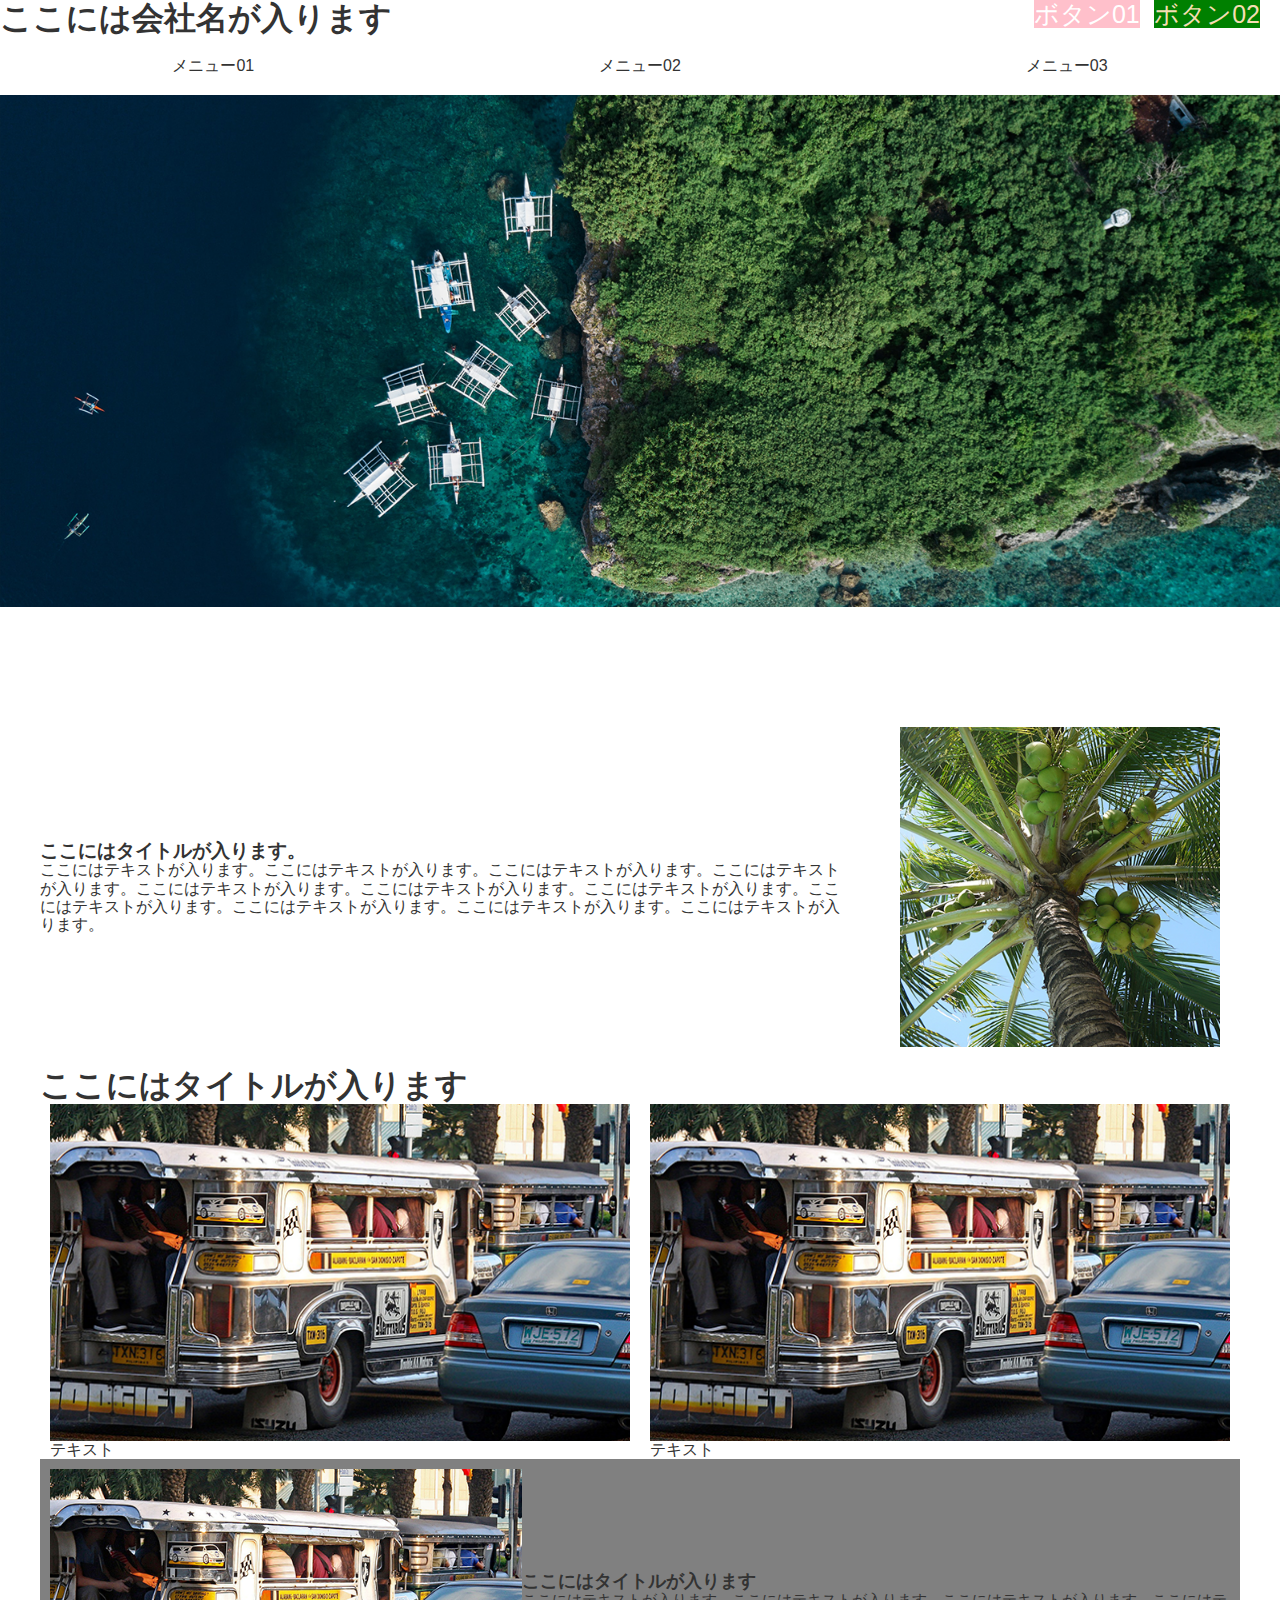
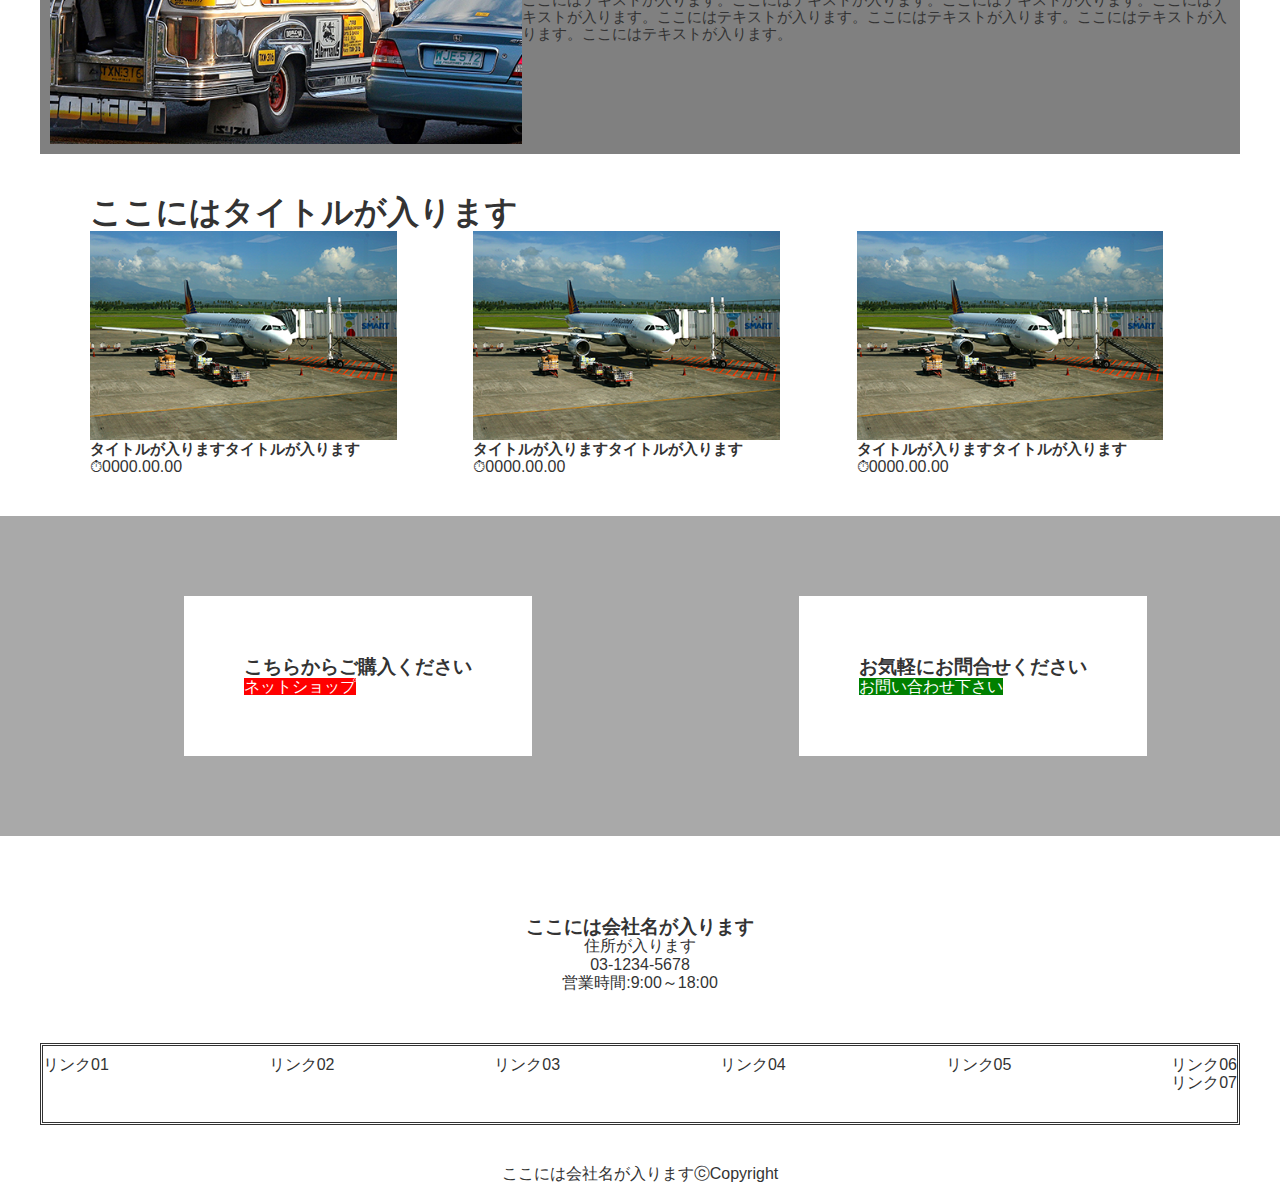
==== index.html @ f38c47d2 "移動" ====
<!DOCTYPE html>
<html lang="ja">
<head>
  <meta charset="UTF-8">
  <meta name="viewport" content="width=device-width, initial-scale=1.0">
  <link rel="stylesheet" href="css/reset.css">
  <link rel="stylesheet" href="css/top.css">

  <title>TOPページ|トレース用.png</title>
</head>
<body>
  <header>
    <div class="header">
      <h1>ここには会社名が入ります</h1>
      <div class="btn___">
        <a href="#" class="head_btn">ボタン01</a>
        <a href="#" class="head_btn1">ボタン02</a>
      </div>
    </div>
    <nav class="aerea_nav_header">
        <ul class="list_nav_header">
          <li>メニュー01</li>
          <li>メニュー02</li>
          <li>メニュー03</li>
      </ul>
    </nav>
  </header>
  <div class="mv">
    <h1> <img src="img/mv.png" alt=""></h1>
  </div>
  <main>
    <section class="sec_01">
      <div class="wrapper">
            <div class="sec_01_left">
              <div class="content">
                <h3>ここにはタイトルが入ります。</h3>
                <p>ここにはテキストが入ります。ここにはテキストが入ります。ここにはテキストが入ります。ここにはテキストが入ります。ここにはテキストが入ります。ここにはテキストが入ります。ここにはテキストが入ります。ここにはテキストが入ります。ここにはテキストが入ります。ここにはテキストが入ります。ここにはテキストが入ります。</p>
              </div>
              <img src="img/img_01.png" alt="">
            </div>
      </div>
    </section>
      <section class="sec_02">
        <div class="wrapper">
          <h1>ここにはタイトルが入ります</h1>
          <div class="sec_02__box">
          <div class="sec_02_box">
            <img src="img/img_02.png" alt="">
            <p>テキスト</p>
          </div>
          <div class="sec_02_box">
          <img src="img/img_02.png" alt="">
            <p>テキスト</p>
          </div>
        </div>
        </div>
      </section>
      <section class="sec_03">
        <div class="wrapper">
          <div class="clear_fix" >
            <img src="img/img_02.png" alt="">
            <div>  
              <h3>ここにはタイトルが入ります</h3>
              <p>ここにはテキストが入ります。ここにはテキストが入ります。ここにはテキストが入ります。ここにはテキストが入ります。ここにはテキストが入ります。ここにはテキストが入ります。ここにはテキストが入ります。ここにはテキストが入ります。</p>
            </div>
          </div>
        </div>
      </section>
        <section class="sec_04">
          <div class="wrapper">
            <div class="sec_04_title">
              <h1>ここにはタイトルが入ります</h1>
            </div>
            <div class="sec_04_content">
              <div class="sec_04_box">
                <div class="area_flexbox">
                  <ul class="clearfix">
                  <li><img src="img/img_04.png" alt="">
                  <h3>タイトルが入りますタイトルが入ります</h3>
                  <p>⏱0000.00.00</p></li>
                  <li><img src="img/img_04.png" alt="">
                  <h3>タイトルが入りますタイトルが入ります</h3>
                  <p>⏱0000.00.00</p></li>
                  <li><img src="img/img_04.png" alt="">
                  <h3>タイトルが入りますタイトルが入ります</h3>
                  <p>⏱0000.00.00</p></li>
                </ul>
              </div>
                </div>
              </div>
            </div>
            
              </div>
            </div>
                
              </div>
            </div>
          </div>
        </section>
                 <section class="sec_btn">
                  <div class="box_btn">
                    <h3>こちらからご購入ください</h3>
                    <a href="#" class="btn">ネットショップ</a>
                  </div>
                  <div class="box_btn1">
                    <h3>お気軽にお問合せください</h3>
                    <a href="#" class="btn__">お問い合わせ下さい</a>
                    </div>
                    </div>
                  </section>
                    <footer>
                  
                      <section class="sec_05">
                        <div class="wrapper">
                          <div class="title_02">
                        <h3>ここには会社名が入ります</h3>
                          <div class="sec_01_content05">
                          <P>住所が入ります</P>
                          <p>03-1234-5678</p>
                          <p>営業時間:9:00～18:00</p>
                          </div>
                        </div>
                        <nav class="aerea_nav_header_">
                            <ul class="container">
                              <li class="item">
                                <a href="">リンク01</a>
                              </li>
                              <li class="item">
                                <a href="">リンク02</a>
                              </li>
                              <li class="item">
                                <a href="">リンク03</a>
                              </li>
                              <li class="item">
                                <a href="">リンク04</a>
                              </li>
                              <li class="item">
                                <a href="">リンク05</a>
                              </li>
                              <div>
                                <li class="item">
                                  <a href="">リンク06</a>
                                 </li>
                                 <li>
                                  <a href="">リンク07</a>
                                </li>
                              </div>
                            </ul>
                          
                         <div class="copyright">
                            <p>ここには会社名が入りますⓒCopyright</p>
                          </div>
                  </footer>
          
  </main>
</body>
</html>
---- css/top.css ----
@media screen and(max-width:480px){
	main{
			font-size: 24px;
	}

}
img{
  width: 100%;
}
.content{
  align-self: center;
  padding-right: 30px;
}
.wrapper{
  max-width: 1200px;
  margin: 0 auto;
}
.header{
  display: flex;
  justify-content: space-between;
}
body{
	font-weight: normal;
	color: #333333;
	font-family: sans-serif;
	font-size: 16px;}
  .btn___{
    text-align: right;
    
  }

  .head_btn{
    font-size: 25px;
    width: 150px; 
    background-color: pink;
    color: white;
    border-style: solid;
    text-align: center;
    margin-right: 10px;
    
  }
  .head_btn1{
    color: wheat;
    background-color: green;
    font-size: 25px;
    width: 150px;
    text-align: center;
    margin-right: 20px;
  }
  
  .list_nav_header{
    display: flex;
    justify-content: space-around;
    margin-bottom: 20px;
    margin-top: 20px;
    justify-items: center;
  }


  .mv{
    width: 100%;
    
  }
  .sec_01_left{
    display: flex;
    justify-content: space-between;
  
  }
  .sec_01_left img{
    width: 30%;
    padding: 20px;
  }
  
  .sec_01{
    padding-top: 100px;
}

.wrapper_02{
  margin-top: 300px;
}
.sec_02__box{
	display: flex;
	justify-content: space-between;
  
}

.sec_02_box{
	width: 100%;
  height: 50%;
  margin-right: 10px;
    margin-left: 10px;
}

.sec_02_box img{
	width:100%;
	height: 50%;
  justify-content: space-between;
}x
.sec_03{
  box-sizing: border-box;
  padding: 30px;
}
.sec_03_right{
  font-size: 15px;
	margin-bottom: 20px;
  width: 100%;
  float: right;
}
.sec_03_right h3{
  font-size: 18px;
  margin-bottom: 10px;
  margin-top: 10px; 
}
.clear_fix img{
  width: 40%;
}

.clear_fix{
  display: flex;
  font-size: 15px;
  background-color: grey;
  align-items: center;
  padding: 10px;
}

.sec_04{
  margin-top: 40px;
  margin-bottom: 40px;

}
.sec_04_title{
  margin-top: 40px;
  margin-left: 50px;
}

.clearfix{
  display: flex;
  margin-left: 50px;
}

.clearfix img{
  width: 80%;
  margin-right: 10px;
}

.clearfix h3{
  font-size: 15px;
} 


.copyright{
  margin-top: 40px;
}

.sec_btn{
  width: 100%;
  background-color: darkgray;
  padding-top: 50px;
  padding-left: 50px;
  padding-top: 50px;
  padding-bottom: 50px;
  display: flex;
  justify-content: space-around
}
.btn{
  background-color:red;
  width: 30%;
  color: white;
}
.box_btn{
  padding-top: 60px;
  padding-right: 60px;
  padding-bottom: 60px;
  padding-left: 60px;
  background-color: white;
  margin:30px
}
.box_btn1{
  padding-top: 60px;
  padding-right: 60px;
  padding-bottom: 60px;
  padding-left: 60px;
  background-color: white;
  margin:30px
}
.btn__{
  color: white;
  background-color: green;
}
footer{
  text-align: center;
  margin-top: 80px;
}
.aewea_nav_header{
  justify-content: space-between;
  
}
.container{
  display: flex;
  margin-top: 50px;
  justify-content: space-between;
  border: double;
  padding-bottom:30px;
  padding-top: 10px;
}

.item{
  display: block;
}
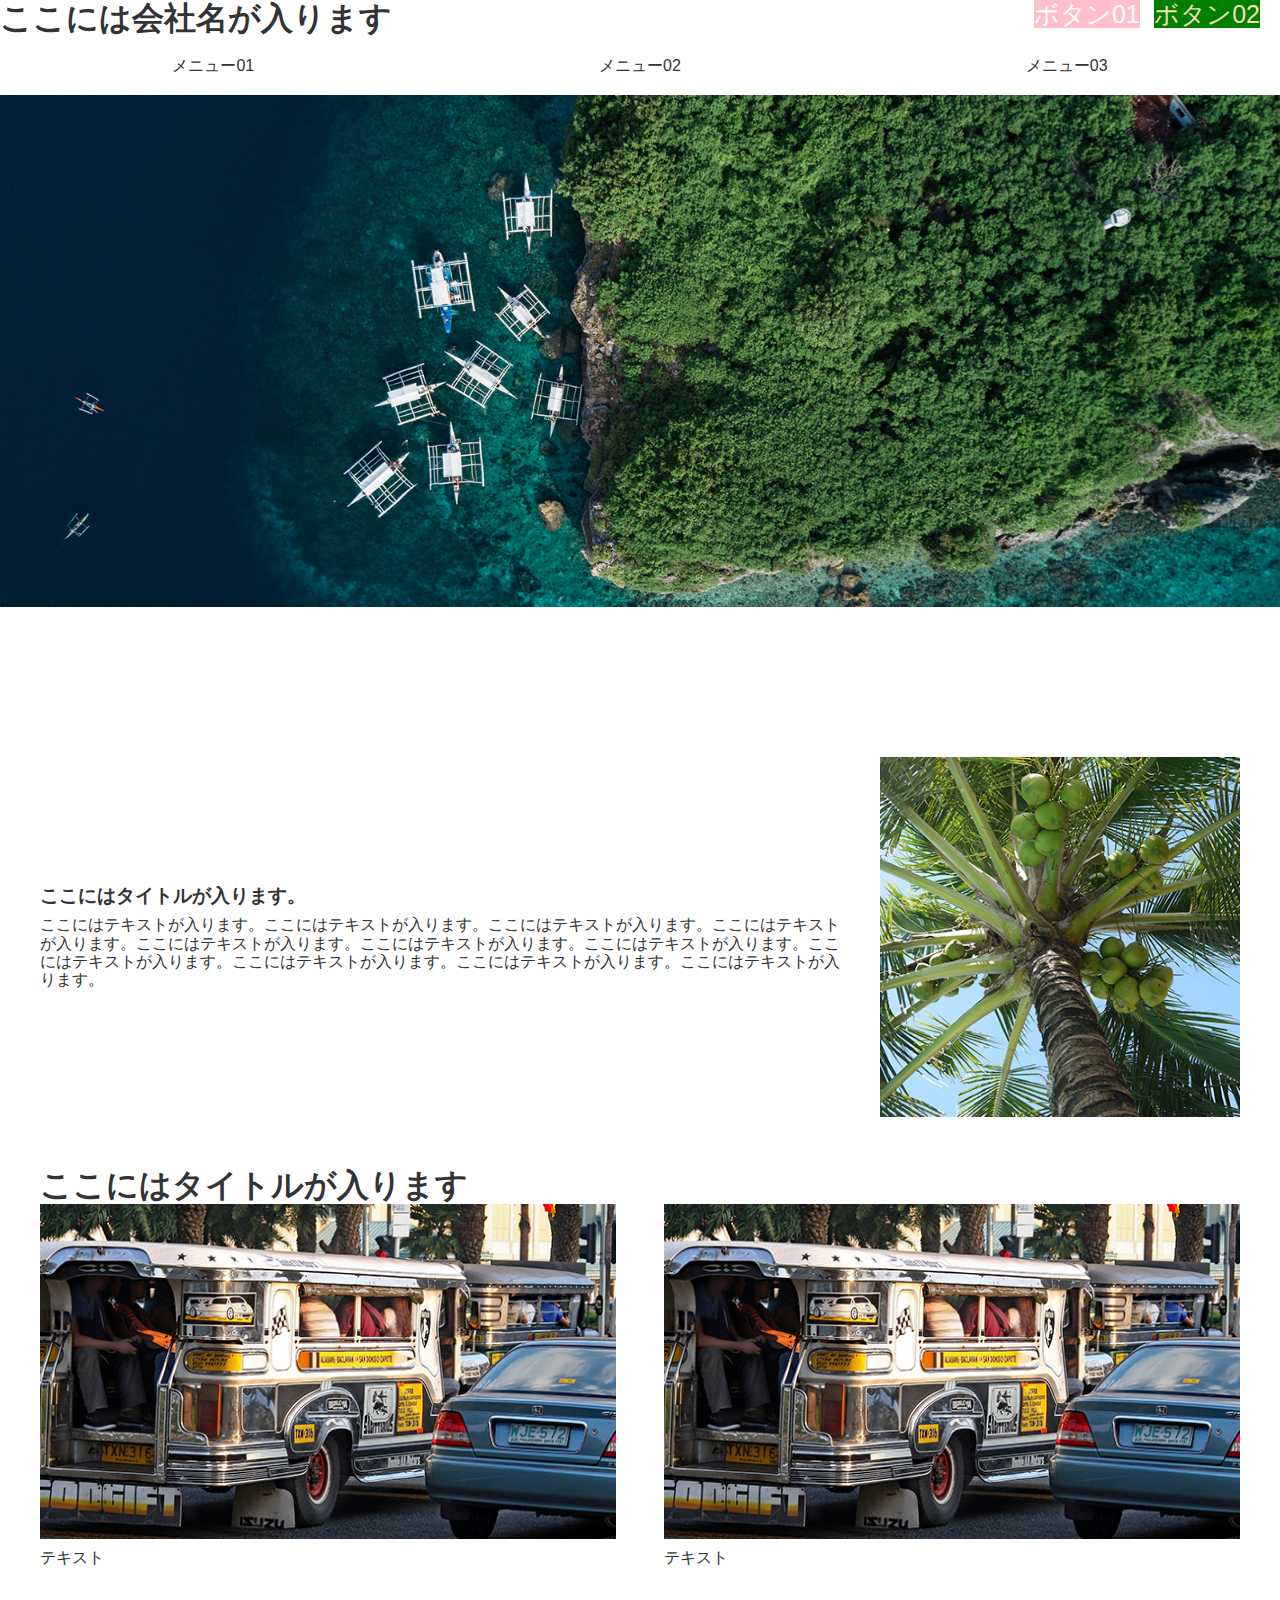
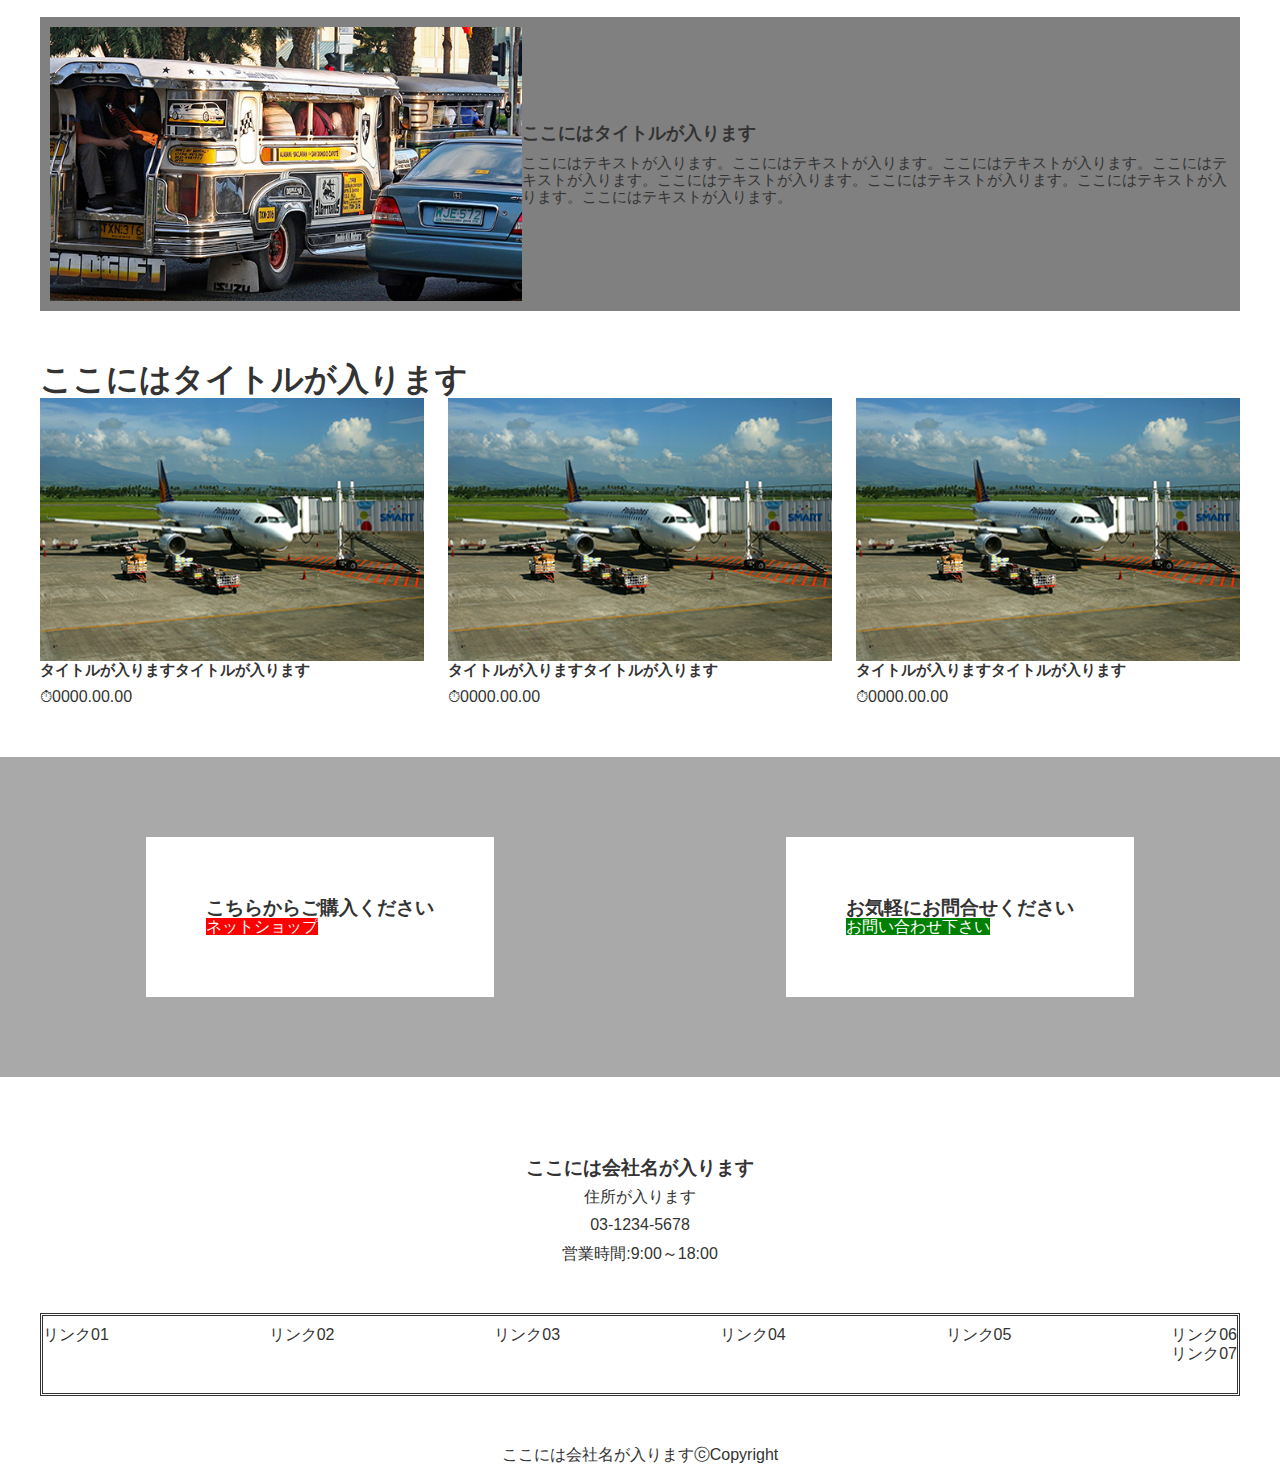
==== commit 4e59c3ea: "topページ完成" ====
--- a/index.html
+++ b/index.html
@@ -73,8 +73,7 @@
             </div>
             <div class="sec_04_content">
               <div class="sec_04_box">
-                <div class="area_flexbox">
-                  <ul class="clearfix">
+                <ul class="clearfix">
                   <li><img src="img/img_04.png" alt="">
                   <h3>タイトルが入りますタイトルが入ります</h3>
                   <p>⏱0000.00.00</p></li>
@@ -85,14 +84,6 @@
                   <h3>タイトルが入りますタイトルが入ります</h3>
                   <p>⏱0000.00.00</p></li>
                 </ul>
-              </div>
-                </div>
-              </div>
-            </div>
-            
-              </div>
-            </div>
-                
               </div>
             </div>
           </div>
--- a/css/top.css
+++ b/css/top.css
@@ -68,7 +68,6 @@
   }
   .sec_01_left img{
     width: 30%;
-    padding: 20px;
   }
   
   .sec_01{
@@ -85,15 +84,14 @@
 }
 
 .sec_02_box{
-	width: 100%;
-  height: 50%;
-  margin-right: 10px;
-    margin-left: 10px;
-}
-
+	width: 48%;
+}
+
+p{
+  padding-top: 10px
+}
 .sec_02_box img{
 	width:100%;
-	height: 50%;
   justify-content: space-between;
 }x
 .sec_03{
@@ -123,24 +121,15 @@
   padding: 10px;
 }
 
-.sec_04{
-  margin-top: 40px;
-  margin-bottom: 40px;
-
-}
-.sec_04_title{
-  margin-top: 40px;
-  margin-left: 50px;
-}
+
 
 .clearfix{
   display: flex;
-  margin-left: 50px;
+  justify-content: space-between;
 }
 
 .clearfix img{
-  width: 80%;
-  margin-right: 10px;
+  width: 100%;
 }
 
 .clearfix h3{
@@ -156,8 +145,7 @@
   width: 100%;
   background-color: darkgray;
   padding-top: 50px;
-  padding-left: 50px;
-  padding-top: 50px;
+  margin-right: 50px;
   padding-bottom: 50px;
   display: flex;
   justify-content: space-around
@@ -206,4 +194,11 @@
 
 .item{
   display: block;
+}
+section{
+  margin-top:50px ;
+}
+
+.clearfix li{
+  width: 32%;
 }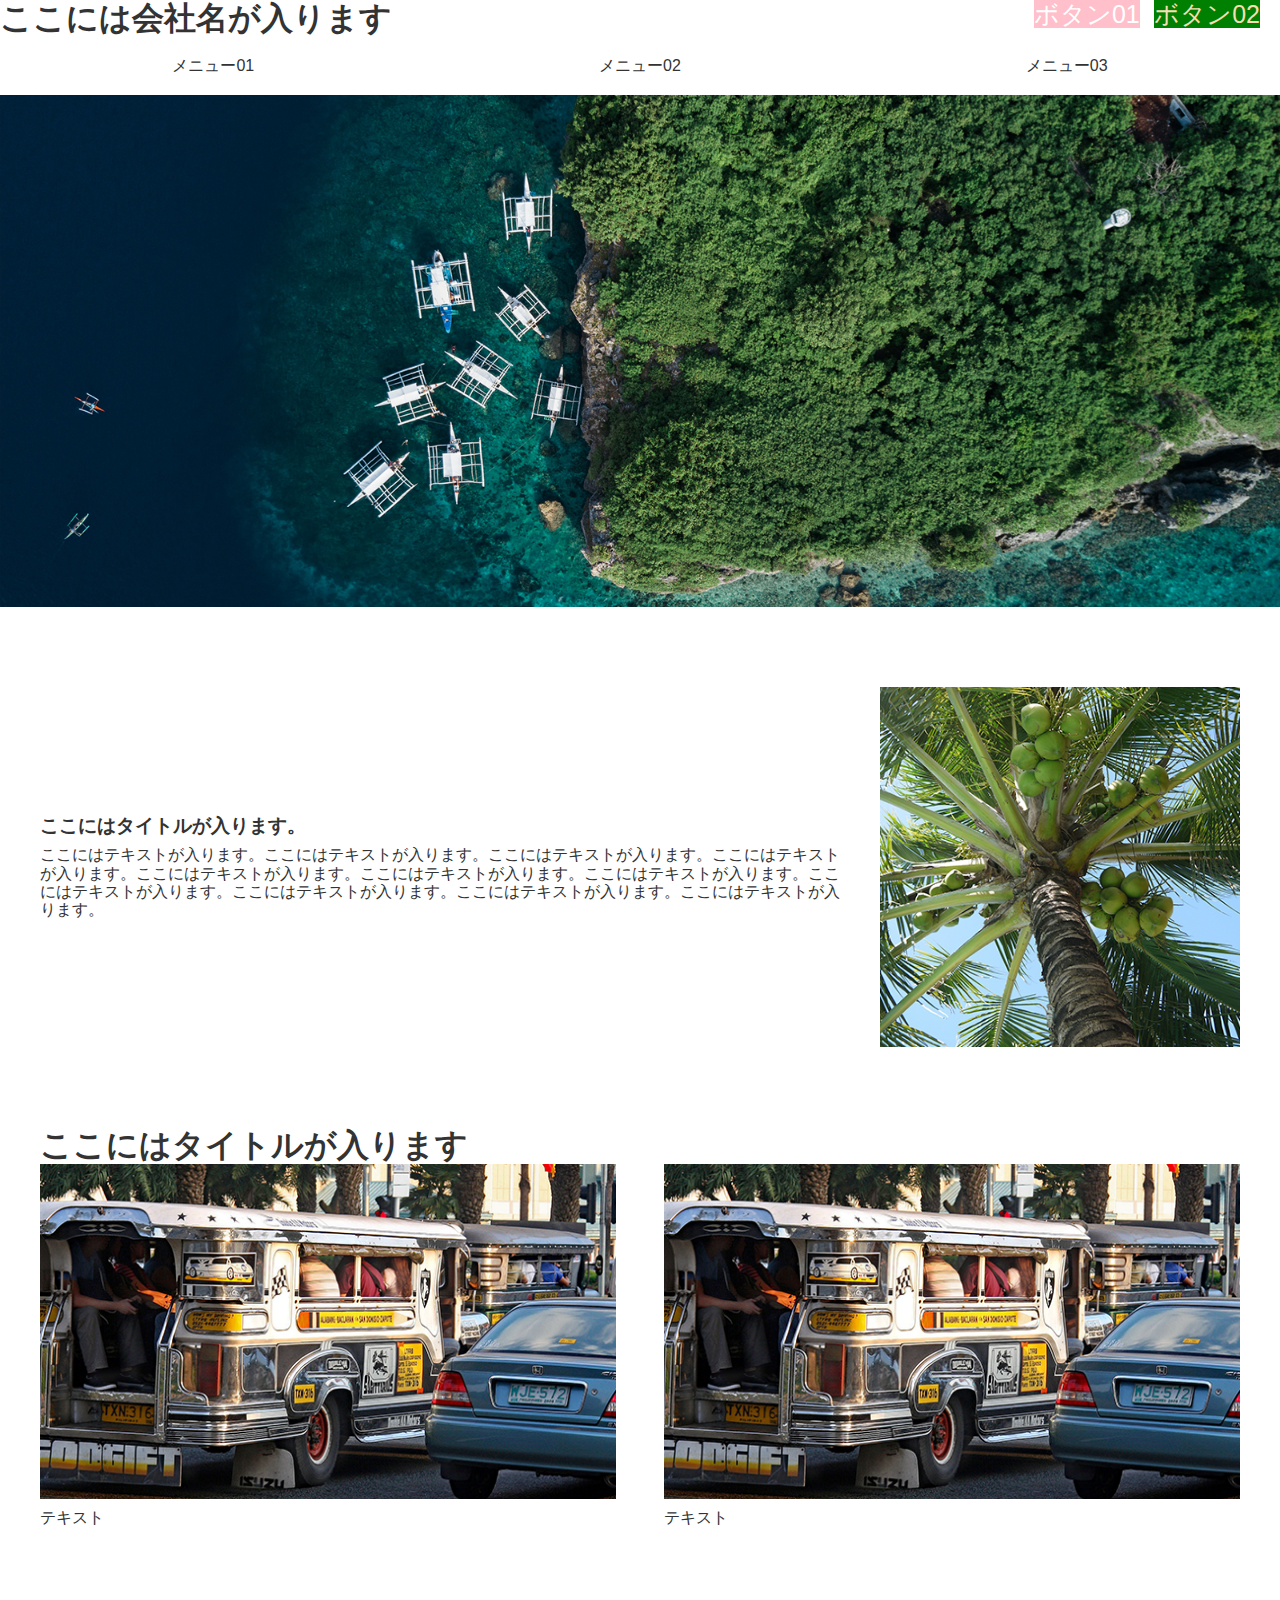
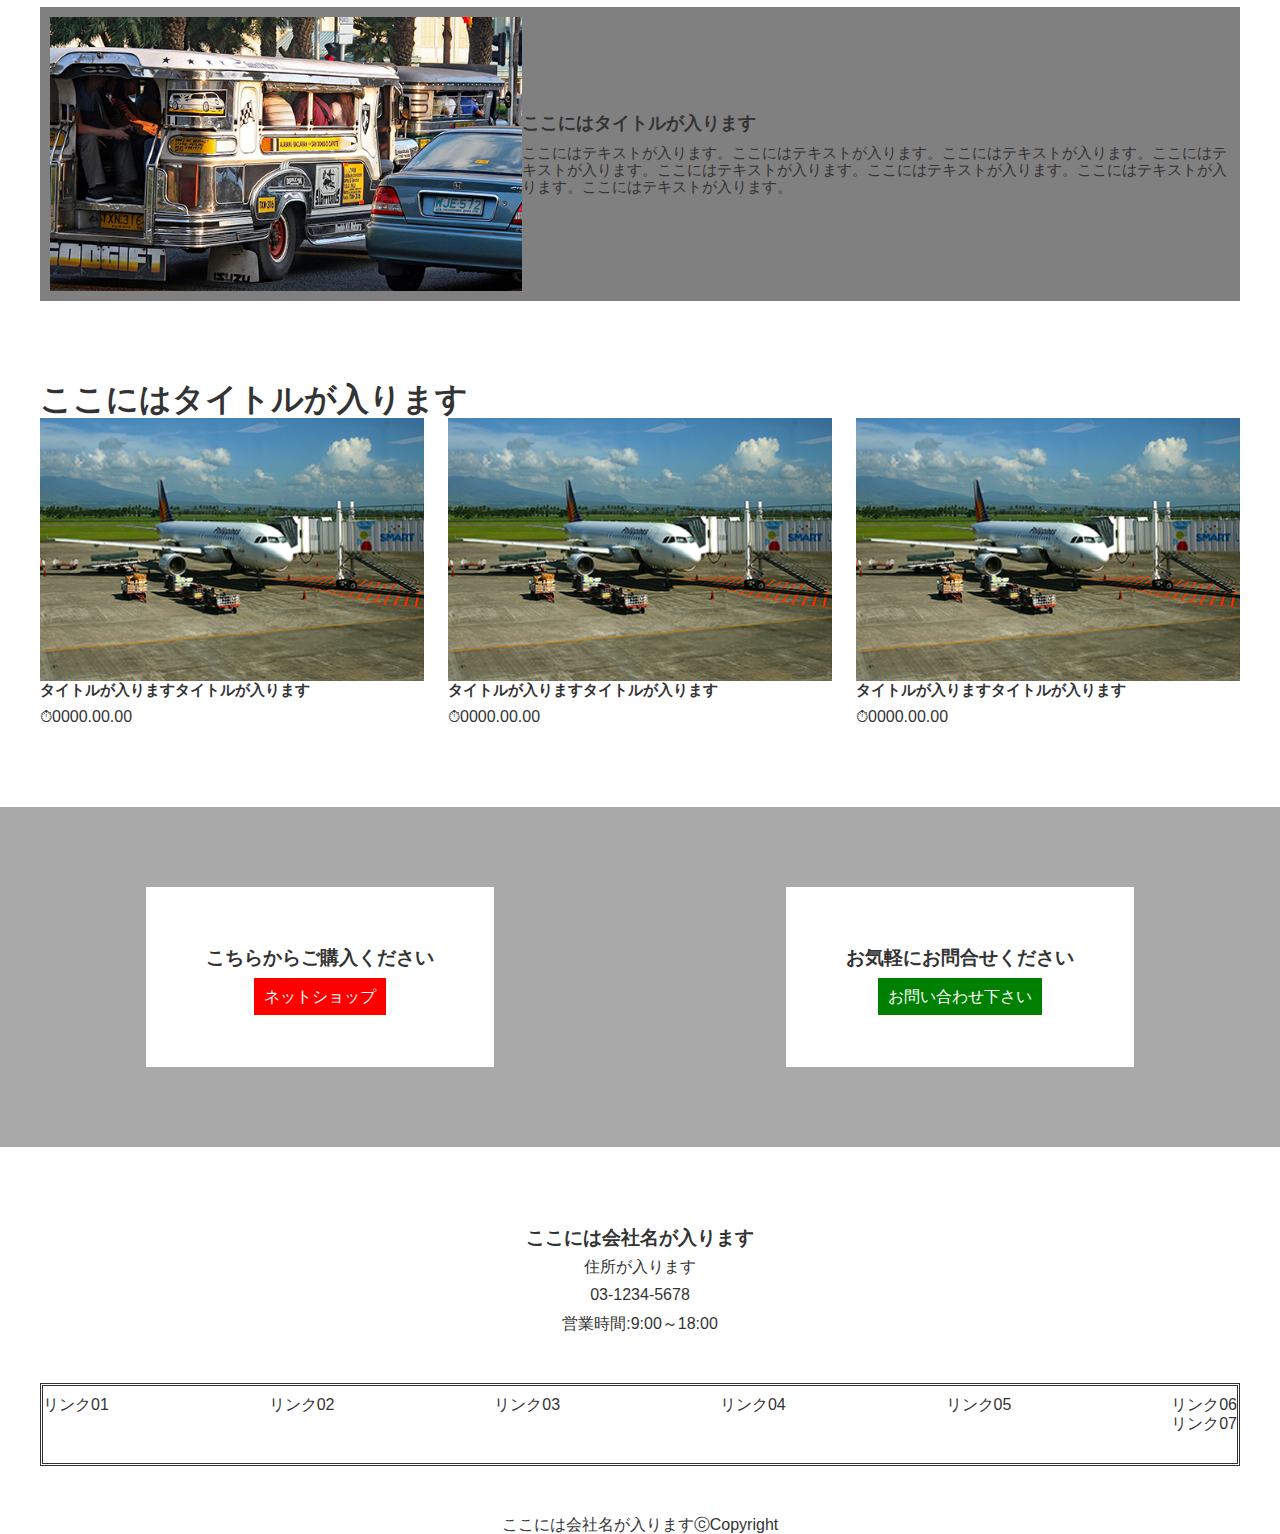
==== commit 179e2ab9: "topページ完成" ====
--- a/index.html
+++ b/index.html
@@ -90,11 +90,15 @@
         </section>
                  <section class="sec_btn">
                   <div class="box_btn">
-                    <h3>こちらからご購入ください</h3>
+                    <div class="name">
+                      <h3>こちらからご購入ください</h3>
+                    </div>
                     <a href="#" class="btn">ネットショップ</a>
                   </div>
                   <div class="box_btn1">
-                    <h3>お気軽にお問合せください</h3>
+                    <div class="name">
+                      <h3>お気軽にお問合せください</h3>
+                    </div>
                     <a href="#" class="btn__">お問い合わせ下さい</a>
                     </div>
                     </div>
--- a/css/top.css
+++ b/css/top.css
@@ -70,9 +70,6 @@
     width: 30%;
   }
   
-  .sec_01{
-    padding-top: 100px;
-}
 
 .wrapper_02{
   margin-top: 300px;
@@ -145,7 +142,6 @@
   width: 100%;
   background-color: darkgray;
   padding-top: 50px;
-  margin-right: 50px;
   padding-bottom: 50px;
   display: flex;
   justify-content: space-around
@@ -154,6 +150,7 @@
   background-color:red;
   width: 30%;
   color: white;
+  padding:10px;
 }
 .box_btn{
   padding-top: 60px;
@@ -161,7 +158,8 @@
   padding-bottom: 60px;
   padding-left: 60px;
   background-color: white;
-  margin:30px
+  margin:30px;
+  text-align:center;
 }
 .box_btn1{
   padding-top: 60px;
@@ -169,11 +167,13 @@
   padding-bottom: 60px;
   padding-left: 60px;
   background-color: white;
-  margin:30px
+  margin:30px;
+  text-align:center;
 }
 .btn__{
   color: white;
   background-color: green;
+  padding:10px;
 }
 footer{
   text-align: center;
@@ -196,9 +196,12 @@
   display: block;
 }
 section{
-  margin-top:50px ;
+  margin-top:80px ;
 }
 
 .clearfix li{
   width: 32%;
+}
+.name{
+  margin-bottom: 20px;
 }